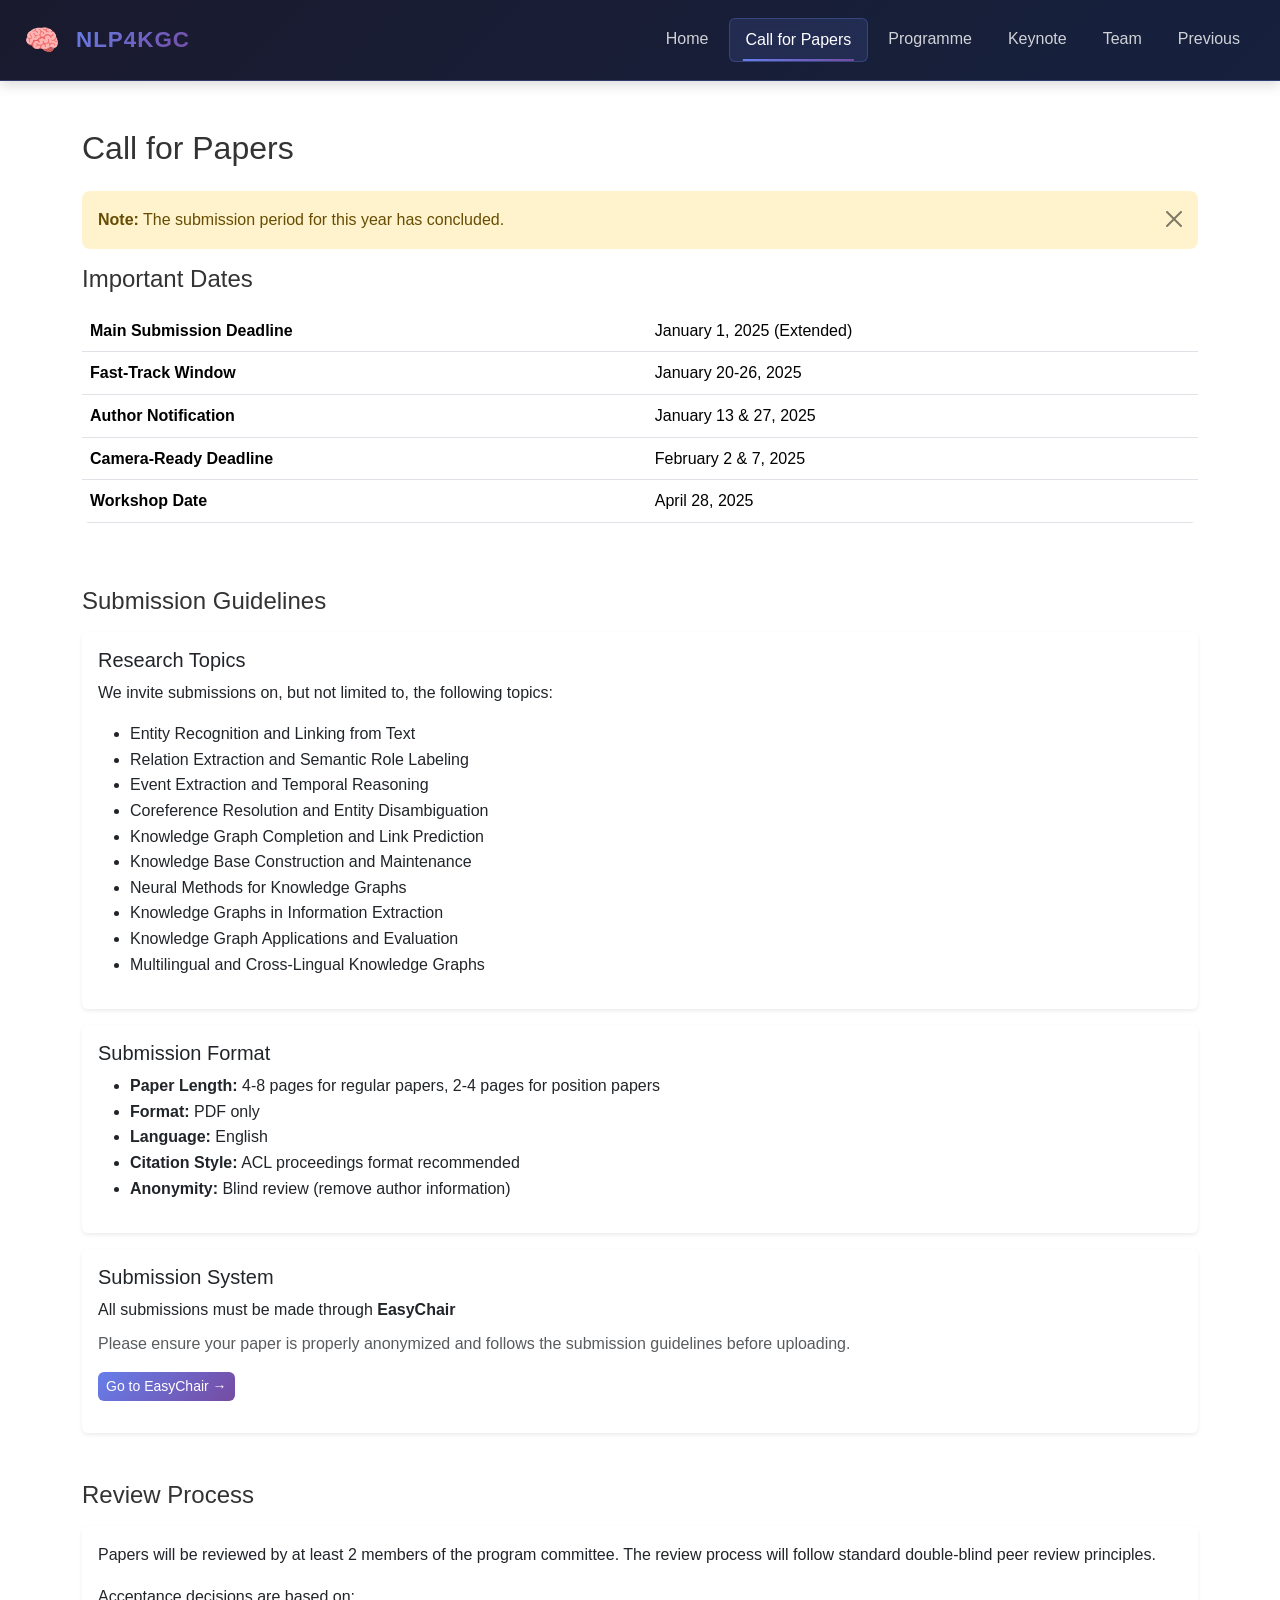
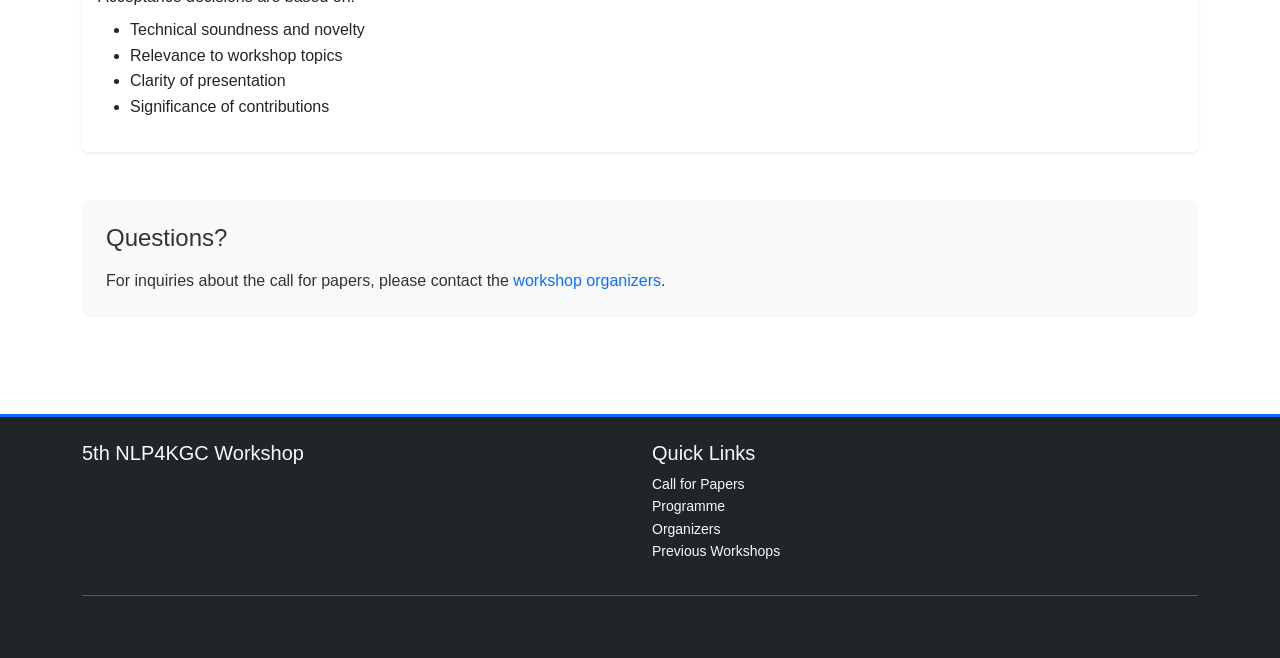
==== pages/cfp.html @ fef93977 "Intitial Structure" ====
<!DOCTYPE html>
<html lang="en">
<head>
    <meta charset="UTF-8">
    <meta name="viewport" content="width=device-width, initial-scale=1.0">
    <meta name="description" content="Call for Papers - 5th NLP4KGC Workshop 2025">
    <title>Call for Papers - 5th NLP4KGC</title>
    <link href="https://cdn.jsdelivr.net/npm/bootstrap@5.3.0/dist/css/bootstrap.min.css" rel="stylesheet">
    <link rel="stylesheet" href="../css/style.css">
</head>
<body>
    <!-- Navigation Bar -->
    <nav class="navbar navbar-expand-lg navbar-dark sticky-top modern-navbar">
        <div class="container-fluid px-lg-4">
            <a class="navbar-brand fw-bold d-flex align-items-center" href="../index.html">
                <span class="brand-icon">🧠</span>
                <span class="ms-2 brand-text">NLP4KGC</span>
            </a>
            <button class="navbar-toggler border-0" type="button" data-bs-toggle="collapse" data-bs-target="#navbarNav"
                aria-controls="navbarNav" aria-expanded="false" aria-label="Toggle navigation">
                <span class="navbar-toggler-icon"></span>
            </button>
            <div class="collapse navbar-collapse" id="navbarNav">
                <ul class="navbar-nav ms-auto gap-1">
                    <li class="nav-item"><a class="nav-link nav-link-modern" href="../index.html">Home</a></li>
                    <li class="nav-item"><a class="nav-link nav-link-modern active" href="cfp.html">Call for Papers</a></li>
                    <li class="nav-item"><a class="nav-link nav-link-modern" href="programme.html">Programme</a></li>
                    <li class="nav-item"><a class="nav-link nav-link-modern" href="keynote.html">Keynote</a></li>
                    <li class="nav-item"><a class="nav-link nav-link-modern" href="team.html">Team</a></li>
                    <li class="nav-item"><a class="nav-link nav-link-modern" href="previous.html">Previous</a></li>
                </ul>
            </div>
        </div>
    </nav>

    <!-- Main Content -->
    <main class="py-5">
        <div class="container">
            <h1 class="h2 mb-4">Call for Papers</h1>
            
            <!-- Submission Period Alert -->
            <div class="alert alert-warning alert-dismissible fade show" role="alert">
                <strong>Note:</strong> The submission period for this year has concluded. 
                <button type="button" class="btn-close" data-bs-dismiss="alert" aria-label="Close"></button>
            </div>

            <!-- Key Dates -->
            <section class="mb-5">
                <h2 class="h4 mb-3">Important Dates</h2>
                <div class="table-responsive">
                    <table class="table table-hover">
                        <tbody>
                            <tr>
                                <td class="fw-bold">Main Submission Deadline</td>
                                <td>January 1, 2025 (Extended)</td>
                            </tr>
                            <tr>
                                <td class="fw-bold">Fast-Track Window</td>
                                <td>January 20-26, 2025</td>
                            </tr>
                            <tr>
                                <td class="fw-bold">Author Notification</td>
                                <td>January 13 & 27, 2025</td>
                            </tr>
                            <tr>
                                <td class="fw-bold">Camera-Ready Deadline</td>
                                <td>February 2 & 7, 2025</td>
                            </tr>
                            <tr>
                                <td class="fw-bold">Workshop Date</td>
                                <td>April 28, 2025</td>
                            </tr>
                        </tbody>
                    </table>
                </div>
            </section>

            <!-- Submission Guidelines -->
            <section class="mb-5">
                <h2 class="h4 mb-3">Submission Guidelines</h2>
                <div class="card border-0 shadow-sm mb-3">
                    <div class="card-body">
                        <h5 class="card-title">Research Topics</h5>
                        <p>We invite submissions on, but not limited to, the following topics:</p>
                        <ul>
                            <li>Entity Recognition and Linking from Text</li>
                            <li>Relation Extraction and Semantic Role Labeling</li>
                            <li>Event Extraction and Temporal Reasoning</li>
                            <li>Coreference Resolution and Entity Disambiguation</li>
                            <li>Knowledge Graph Completion and Link Prediction</li>
                            <li>Knowledge Base Construction and Maintenance</li>
                            <li>Neural Methods for Knowledge Graphs</li>
                            <li>Knowledge Graphs in Information Extraction</li>
                            <li>Knowledge Graph Applications and Evaluation</li>
                            <li>Multilingual and Cross-Lingual Knowledge Graphs</li>
                        </ul>
                    </div>
                </div>

                <div class="card border-0 shadow-sm mb-3">
                    <div class="card-body">
                        <h5 class="card-title">Submission Format</h5>
                        <ul>
                            <li><strong>Paper Length:</strong> 4-8 pages for regular papers, 2-4 pages for position papers</li>
                            <li><strong>Format:</strong> PDF only</li>
                            <li><strong>Language:</strong> English</li>
                            <li><strong>Citation Style:</strong> ACL proceedings format recommended</li>
                            <li><strong>Anonymity:</strong> Blind review (remove author information)</li>
                        </ul>
                    </div>
                </div>

                <div class="card border-0 shadow-sm mb-3">
                    <div class="card-body">
                        <h5 class="card-title">Submission System</h5>
                        <p class="mb-2">All submissions must be made through <strong>EasyChair</strong></p>
                        <p class="text-muted">
                            Please ensure your paper is properly anonymized and follows the submission guidelines before uploading.
                        </p>
                        <p>
                            <a href="https://easychair.org/" target="_blank" class="btn btn-primary btn-sm">
                                Go to EasyChair →
                            </a>
                        </p>
                    </div>
                </div>
            </section>

            <!-- Review Process -->
            <section class="mb-5">
                <h2 class="h4 mb-3">Review Process</h2>
                <div class="card border-0 shadow-sm">
                    <div class="card-body">
                        <p>Papers will be reviewed by at least 2 members of the program committee. The review process will follow standard double-blind peer review principles.</p>
                        <p class="mb-0">Acceptance decisions are based on:
                            <ul class="mt-2">
                                <li>Technical soundness and novelty</li>
                                <li>Relevance to workshop topics</li>
                                <li>Clarity of presentation</li>
                                <li>Significance of contributions</li>
                            </ul>
                        </p>
                    </div>
                </div>
            </section>

            <!-- Contact -->
            <section class="bg-light rounded-3 p-4">
                <h2 class="h4 mb-3">Questions?</h2>
                <p class="mb-0">For inquiries about the call for papers, please contact the <a href="team.html">workshop organizers</a>.</p>
            </section>
        </div>
    </main>

    <!-- Footer -->
    <footer class="bg-dark text-light py-4 mt-5">
        <div class="container">
            <div class="row">
                <div class="col-md-6 mb-4 mb-md-0">
                    <h5>5th NLP4KGC Workshop</h5>
                    <p class="text-muted">Natural Language Processing for Knowledge Graph Construction</p>
                    <p class="text-muted small">April 28, 2025 • ICC Sydney • Room C4.10</p>
                </div>
                <div class="col-md-6">
                    <h5>Quick Links</h5>
                    <ul class="list-unstyled small">
                        <li><a href="cfp.html" class="text-decoration-none text-light">Call for Papers</a></li>
                        <li><a href="programme.html" class="text-decoration-none text-light">Programme</a></li>
                        <li><a href="team.html" class="text-decoration-none text-light">Organizers</a></li>
                        <li><a href="previous.html" class="text-decoration-none text-light">Previous Workshops</a></li>
                    </ul>
                </div>
            </div>
            <hr class="bg-secondary">
            <div class="text-center text-muted small">
                <p class="mb-0">&copy; 2025 5th NLP4KGC Workshop Series. All rights reserved.</p>
            </div>
        </div>
    </footer>

    <script src="https://cdn.jsdelivr.net/npm/bootstrap@5.3.0/dist/js/bootstrap.bundle.min.js"></script>
    <script src="../js/main.js"></script>
</body>
</html>
---- css/style.css ----
/* Custom Styles for NLP4KGC Website */

:root {
    --nlp-primary: #0d6efd;
    --nlp-dark: #212529;
    --nlp-light: #f8f9fa;
    --nlp-gray: #6c757d;
}

/* General Styles */
body {
    font-family: -apple-system, BlinkMacSystemFont, 'Segoe UI', Roboto, 'Helvetica Neue', Arial, sans-serif;
    line-height: 1.6;
    color: #333;
}

a {
    color: var(--nlp-primary);
    text-decoration: none;
}

a:hover {
    text-decoration: underline;
}

/* Hero Section */
.hero-section {
    background: linear-gradient(135deg, rgba(0, 102, 204, 0.5) 0%, rgba(74, 45, 140, 0.5) 100%), url('../images/Building-of-Birmingham-City-University.jpeg') center/cover;
    background-attachment: fixed;
    color: white;
    position: relative;
    overflow: hidden;
    min-height: 600px;
    display: flex;
    align-items: center;
    justify-content: center;
    text-shadow: 2px 2px 8px rgba(0,0,0,0.5);
}

.hero-section::before {
    content: '';
    position: absolute;
    top: 0;
    left: 0;
    right: 0;
    bottom: 0;
    background: url("data:image/svg+xml,%3Csvg width='60' height='60' viewBox='0 0 60 60' xmlns='http://www.w3.org/2000/svg'%3E%3Cg fill='none' fill-rule='evenodd'%3E%3Cg fill='%23ffffff' fill-opacity='0.05'%3E%3Cpath d='M36 34v-4h-2v4h-4v2h4v4h2v-4h4v-2h-4zm0-30V0h-2v4h-4v2h4v4h2V6h4V4h-4zM6 34v-4H4v4H0v2h4v4h2v-4h4v-2H6zM6 4V0H4v4H0v2h4v4h2V6h4V4H6z'/%3E%3C/g%3E%3C/g%3E%3C/svg%3E");
    opacity: 0.1;
}

.hero-section h1 {
    font-weight: 700;
    text-shadow: 3px 3px 6px rgba(0,0,0,0.4);
    position: relative;
    z-index: 1;
}

.hero-section h2 {
    color: rgba(255,255,255,0.95);
    position: relative;
    z-index: 1;
}

.hero-details {
    background: rgba(255,255,255,0.15);
    padding: 20px;
    border-radius: 8px;
    backdrop-filter: blur(10px);
    display: inline-block;
}

/* Navigation */
.modern-navbar {
    background: linear-gradient(135deg, #1a1a2e 0%, #16213e 100%);
    backdrop-filter: blur(10px);
    border-bottom: 1px solid rgba(102, 126, 234, 0.3);
    box-shadow: 0 4px 12px rgba(0, 0, 0, 0.15);
    padding: 0.75rem 0;
}

.navbar-brand {
    font-size: 1.4rem;
    font-weight: 700;
    transition: all 0.3s ease;
    display: flex;
    align-items: center;
    gap: 0.5rem;
}

.brand-icon {
    font-size: 1.8rem;
    display: inline-flex;
    align-items: center;
    animation: float 3s ease-in-out infinite;
}

.brand-text {
    background: linear-gradient(135deg, #667eea 0%, #764ba2 100%);
    -webkit-background-clip: text;
    -webkit-text-fill-color: transparent;
    background-clip: text;
    letter-spacing: 1px;
}

.navbar-brand:hover {
    opacity: 0.9;
    transform: translateY(-2px);
}

@keyframes float {
    0%, 100% { transform: translateY(0px); }
    50% { transform: translateY(-8px); }
}

.nav-link-modern {
    position: relative;
    padding: 0.5rem 1rem !important;
    font-weight: 500;
    color: rgba(255, 255, 255, 0.8) !important;
    transition: all 0.3s ease;
    border-radius: 6px;
}

.nav-link-modern:hover,
.nav-link-modern.active {
    color: white !important;
    background: rgba(102, 126, 234, 0.15) !important;
    backdrop-filter: blur(10px);
    border: 1px solid rgba(102, 126, 234, 0.3);
}

.nav-link-modern::after {
    content: '';
    position: absolute;
    bottom: 0;
    left: 50%;
    width: 0;
    height: 2px;
    background: linear-gradient(135deg, #667eea 0%, #764ba2 100%);
    transition: all 0.3s ease;
    transform: translateX(-50%);
}

.nav-link-modern.active::after,
.nav-link-modern:hover::after {
    width: 80%;
}

/* Timeline Styles */
.timeline {
    position: relative;
    padding-left: 30px;
}

.timeline::before {
    content: '';
    position: absolute;
    left: 0;
    top: 0;
    bottom: 0;
    width: 2px;
    background: linear-gradient(to bottom, var(--nlp-primary), var(--nlp-light));
}

.timeline-item {
    margin-bottom: 40px;
    position: relative;
}

.timeline-marker {
    position: absolute;
    left: -42px;
    top: 5px;
    width: 24px;
    height: 24px;
    border-radius: 50%;
    border: 3px solid white;
    box-shadow: 0 0 0 3px var(--nlp-primary);
    z-index: 1;
}

.timeline-item.timeline-item {
    padding-left: 30px;
}

.timeline-content {
    background: white;
    padding: 20px;
    border-radius: 8px;
    box-shadow: 0 2px 8px rgba(0,0,0,0.1);
    transition: transform 0.3s ease, box-shadow 0.3s ease;
}

.timeline-content:hover {
    transform: translateY(-2px);
    box-shadow: 0 4px 12px rgba(0,0,0,0.15);
}

/* Card Styles */
.card {
    transition: transform 0.3s ease, box-shadow 0.3s ease;
}

.card:hover {
    transform: translateY(-4px);
    box-shadow: 0 8px 16px rgba(0,0,0,0.15) !important;
}

/* Button Styles */
.btn {
    border-radius: 6px;
    font-weight: 500;
    transition: all 0.3s ease;
}

.btn-primary {
    background: linear-gradient(135deg, #667eea 0%, #764ba2 100%);
    border: none;
}

.btn-primary:hover {
    transform: translateY(-2px);
    box-shadow: 0 4px 12px rgba(102, 126, 234, 0.4);
    background: linear-gradient(135deg, #5568d3 0%, #6a3a8f 100%);
}

/* Section Styling */
section {
    scroll-margin-top: 80px;
}

/* Avatar Placeholder */
.avatar-placeholder {
    background: linear-gradient(135deg, #667eea 0%, #764ba2 100%);
    display: inline-block;
}

/* List Group */
.list-group-item {
    border: none;
    border-bottom: 1px solid #e9ecef;
    background-color: transparent;
    padding: 12px 0;
}

.list-group-item:last-child {
    border-bottom: none;
}

/* Footer */
footer {
    background-color: var(--nlp-dark) !important;
    border-top: 3px solid var(--nlp-primary);
}

footer a {
    transition: color 0.3s ease;
}

footer a:hover {
    color: var(--nlp-primary) !important;
}

/* Responsive */
@media (max-width: 768px) {
    .hero-section {
        padding: 2rem 0;
    }

    .hero-section h1 {
        font-size: 2rem;
    }

    .hero-section h2 {
        font-size: 1.3rem;
    }

    .timeline::before {
        left: -20px;
    }

    .timeline-marker {
        left: -32px;
    }

    .timeline {
        padding-left: 20px;
    }

    .container {
        padding: 0 15px;
    }
}

/* Utility Classes */
.bg-gradient {
    background: linear-gradient(135deg, #667eea 0%, #764ba2 100%);
}

.shadow-sm {
    box-shadow: 0 0.125rem 0.25rem rgba(0, 0, 0, 0.075) !important;
}

.text-light-muted {
    color: rgba(255, 255, 255, 0.7);
}

/* Animations */
@keyframes fadeInUp {
    from {
        opacity: 0;
        transform: translateY(20px);
    }
    to {
        opacity: 1;
        transform: translateY(0);
    }
}

.animate-fade-in-up {
    animation: fadeInUp 0.6s ease-out;
}

/* Modern Event Cards */
.event-card {
    background: rgba(255, 255, 255, 0.12);
    backdrop-filter: blur(10px);
    border: 1px solid rgba(255, 255, 255, 0.2);
    border-radius: 12px;
    padding: 1.5rem;
    text-align: center;
    color: white;
    transition: all 0.3s ease;
    height: 100%;
    display: flex;
    flex-direction: column;
    justify-content: center;
}

.event-card:hover {
    background: rgba(255, 255, 255, 0.18);
    border-color: rgba(255, 255, 255, 0.4);
    transform: translateY(-4px);
}

.event-icon {
    font-size: 2.5rem;
    margin-bottom: 0.5rem;
    display: inline-block;
}

.event-card h5 {
    font-size: 1rem;
    letter-spacing: 0.5px;
    margin-bottom: 0.5rem;
}

.event-card p {
    margin-bottom: 0.25rem;
    font-size: 0.95rem;
}

/* Info Cards */
.info-card {
    background: white;
    border: 1px solid #e9ecef;
    border-radius: 12px;
    padding: 1.5rem;
    text-align: center;
    transition: all 0.3s ease;
    height: 100%;
}

.info-card:hover {
    border-color: #667eea;
    transform: translateY(-4px);
    box-shadow: 0 8px 16px rgba(102, 126, 234, 0.15);
}

.info-icon {
    font-size: 2rem;
    margin-bottom: 0.5rem;
    display: inline-block;
}

.info-card h5 {
    font-size: 0.95rem;
    color: #212529;
}

.info-card p {
    margin-bottom: 0;
    font-size: 0.85rem;
}

/* Timeline Cards */
.timeline-card {
    background: white;
    border-radius: 12px;
    padding: 1.5rem;
    border-left: 4px solid var(--nlp-primary);
    transition: all 0.3s ease;
    position: relative;
}

.timeline-card:hover {
    transform: translateY(-4px);
    box-shadow: 0 8px 16px rgba(0, 0, 0, 0.12);
}

.timeline-badge {
    position: absolute;
    top: -12px;
    left: 16px;
    width: 40px;
    height: 40px;
    border-radius: 50%;
    display: flex;
    align-items: center;
    justify-content: center;
    color: white;
    font-size: 1.2rem;
}

.timeline-card h5 {
    margin-top: 0.5rem;
    color: #212529;
}

.timeline-card .h4 {
    color: inherit;
}

/* CTA Buttons */
.cta-button {
    border-radius: 8px;
    padding: 0.75rem 1.75rem;
    font-weight: 600;
    transition: all 0.3s ease;
    box-shadow: 0 4px 12px rgba(0, 0, 0, 0.15);
}

.cta-button:hover {
    transform: translateY(-2px);
    box-shadow: 0 6px 16px rgba(0, 0, 0, 0.2);
}

/* Feature Card */
.feature-card {
    overflow: hidden;
    transition: all 0.3s ease;
}

.feature-card:hover {
    box-shadow: 0 12px 24px rgba(0, 0, 0, 0.15) !important;
}

.text-white-70 {
    color: rgba(255, 255, 255, 0.7);
}

/* Hover Links */
.hover-link {
    transition: color 0.3s ease;
}

.hover-link:hover {
    color: var(--nlp-primary) !important;
}

/* Display Classes */
.display-5 {
    font-size: 2.5rem;
    font-weight: 600;
    letter-spacing: -0.5px;
}

/* Better Badges */
.badge:not(.bg-light):not(.bg-dark) {
    background: linear-gradient(135deg, #667eea 0%, #764ba2 100%) !important;
}



/* Alert Customization */
.alert {
    border: none;
    border-radius: 8px;
}

.alert-warning {
    background-color: #fff3cd;
    color: #664d03;
}

.alert-info {
    background-color: #cfe2ff;
    color: #084298;
}

/* Badge Customization */
.badge {
    padding: 6px 12px;
    border-radius: 6px;
    font-weight: 500;
}

/* Table Styling */
.table {
    background-color: white;
    border-radius: 8px;
    overflow: hidden;
}

.table thead {
    background-color: var(--nlp-light);
    border-bottom: 2px solid var(--nlp-primary);
}

.table-hover tbody tr:hover {
    background-color: var(--nlp-light);
    color: inherit;
}

/* Code Block Styling */
code {
    background-color: var(--nlp-light);
    padding: 2px 6px;
    border-radius: 4px;
    color: #d63384;
    font-size: 0.9em;
}

pre {
    background-color: var(--nlp-dark);
    color: white;
    padding: 15px;
    border-radius: 8px;
    overflow-x: auto;
}

pre code {
    background-color: transparent;
    color: white;
    padding: 0;
}

/* Print Styles */
@media print {
    .navbar,
    footer {
        display: none;
    }

    body {
        background-color: white;
    }

    .container {
        max-width: 100%;
    }
}
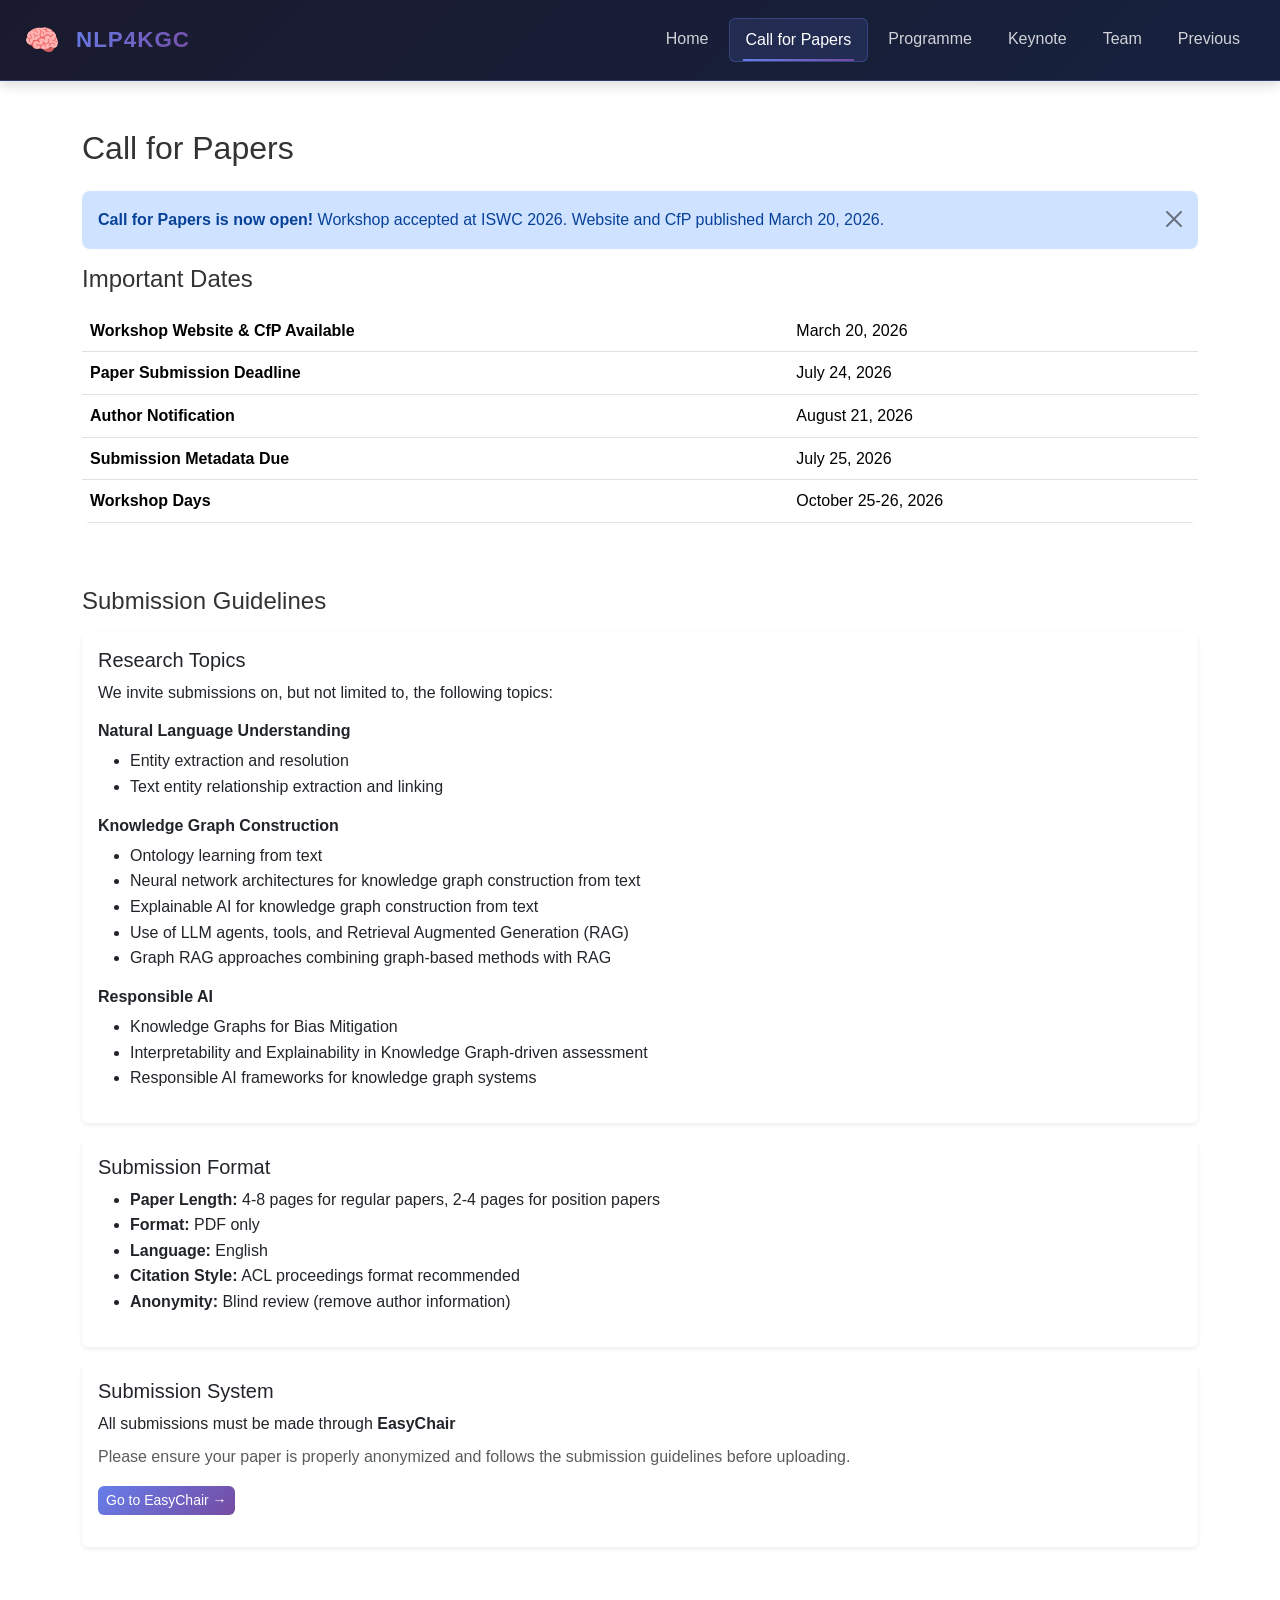
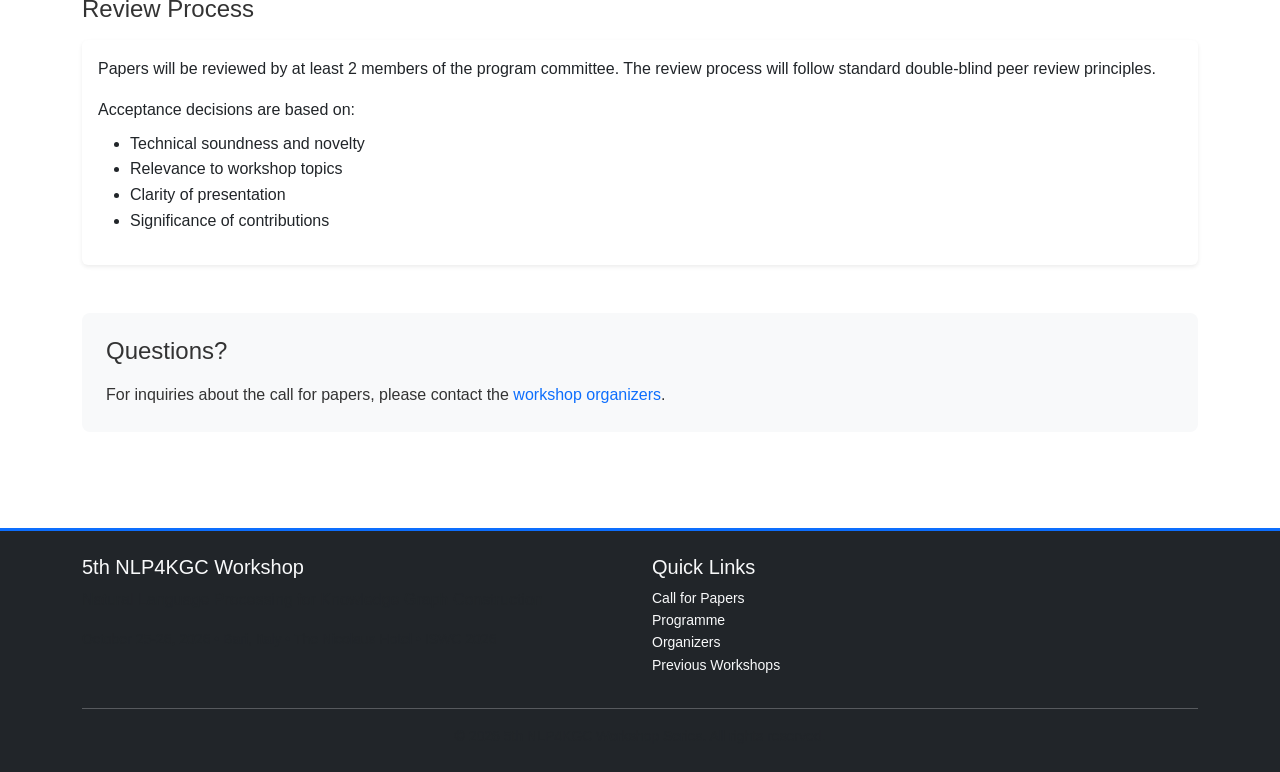
==== commit 8a1e52d2: "Update website for 5th NLP4KGC at ISWC 2026 in Bari, Italy - Update event dates to October 25-26, 20" ====
--- a/pages/cfp.html
+++ b/pages/cfp.html
@@ -3,7 +3,7 @@
 <head>
     <meta charset="UTF-8">
     <meta name="viewport" content="width=device-width, initial-scale=1.0">
-    <meta name="description" content="Call for Papers - 5th NLP4KGC Workshop 2025">
+    <meta name="description" content="Call for Papers - 5th NLP4KGC Workshop 2026 (ISWC)">
     <title>Call for Papers - 5th NLP4KGC</title>
     <link href="https://cdn.jsdelivr.net/npm/bootstrap@5.3.0/dist/css/bootstrap.min.css" rel="stylesheet">
     <link rel="stylesheet" href="../css/style.css">
@@ -39,8 +39,8 @@
             <h1 class="h2 mb-4">Call for Papers</h1>
             
             <!-- Submission Period Alert -->
-            <div class="alert alert-warning alert-dismissible fade show" role="alert">
-                <strong>Note:</strong> The submission period for this year has concluded. 
+            <div class="alert alert-info alert-dismissible fade show" role="alert">
+                <strong>Call for Papers is now open!</strong> Workshop accepted at ISWC 2026. Website and CfP published March 20, 2026. 
                 <button type="button" class="btn-close" data-bs-dismiss="alert" aria-label="Close"></button>
             </div>
 
@@ -51,24 +51,24 @@
                     <table class="table table-hover">
                         <tbody>
                             <tr>
-                                <td class="fw-bold">Main Submission Deadline</td>
-                                <td>January 1, 2025 (Extended)</td>
+                                <td class="fw-bold">Workshop Website & CfP Available</td>
+                                <td>March 20, 2026</td>
                             </tr>
                             <tr>
-                                <td class="fw-bold">Fast-Track Window</td>
-                                <td>January 20-26, 2025</td>
+                                <td class="fw-bold">Paper Submission Deadline</td>
+                                <td>July 24, 2026</td>
                             </tr>
                             <tr>
                                 <td class="fw-bold">Author Notification</td>
-                                <td>January 13 & 27, 2025</td>
+                                <td>August 21, 2026</td>
                             </tr>
                             <tr>
-                                <td class="fw-bold">Camera-Ready Deadline</td>
-                                <td>February 2 & 7, 2025</td>
+                                <td class="fw-bold">Submission Metadata Due</td>
+                                <td>July 25, 2026</td>
                             </tr>
                             <tr>
-                                <td class="fw-bold">Workshop Date</td>
-                                <td>April 28, 2025</td>
+                                <td class="fw-bold">Workshop Days</td>
+                                <td>October 25-26, 2026</td>
                             </tr>
                         </tbody>
                     </table>
@@ -82,17 +82,27 @@
                     <div class="card-body">
                         <h5 class="card-title">Research Topics</h5>
                         <p>We invite submissions on, but not limited to, the following topics:</p>
+                        
+                        <h6 class="mt-3 mb-2"><strong>Natural Language Understanding</strong></h6>
                         <ul>
-                            <li>Entity Recognition and Linking from Text</li>
-                            <li>Relation Extraction and Semantic Role Labeling</li>
-                            <li>Event Extraction and Temporal Reasoning</li>
-                            <li>Coreference Resolution and Entity Disambiguation</li>
-                            <li>Knowledge Graph Completion and Link Prediction</li>
-                            <li>Knowledge Base Construction and Maintenance</li>
-                            <li>Neural Methods for Knowledge Graphs</li>
-                            <li>Knowledge Graphs in Information Extraction</li>
-                            <li>Knowledge Graph Applications and Evaluation</li>
-                            <li>Multilingual and Cross-Lingual Knowledge Graphs</li>
+                            <li>Entity extraction and resolution</li>
+                            <li>Text entity relationship extraction and linking</li>
+                        </ul>
+                        
+                        <h6 class="mt-3 mb-2"><strong>Knowledge Graph Construction</strong></h6>
+                        <ul>
+                            <li>Ontology learning from text</li>
+                            <li>Neural network architectures for knowledge graph construction from text</li>
+                            <li>Explainable AI for knowledge graph construction from text</li>
+                            <li>Use of LLM agents, tools, and Retrieval Augmented Generation (RAG)</li>
+                            <li>Graph RAG approaches combining graph-based methods with RAG</li>
+                        </ul>
+                        
+                        <h6 class="mt-3 mb-2"><strong>Responsible AI</strong></h6>
+                        <ul>
+                            <li>Knowledge Graphs for Bias Mitigation</li>
+                            <li>Interpretability and Explainability in Knowledge Graph-driven assessment</li>
+                            <li>Responsible AI frameworks for knowledge graph systems</li>
                         </ul>
                     </div>
                 </div>
@@ -159,7 +169,7 @@
                 <div class="col-md-6 mb-4 mb-md-0">
                     <h5>5th NLP4KGC Workshop</h5>
                     <p class="text-muted">Natural Language Processing for Knowledge Graph Construction</p>
-                    <p class="text-muted small">April 28, 2025 • ICC Sydney • Room C4.10</p>
+                    <p class="text-muted small">October 25-26, 2026 • Bari, Italy • The Nicolaus Hotel • ISWC 2026</p>
                 </div>
                 <div class="col-md-6">
                     <h5>Quick Links</h5>
@@ -173,7 +183,7 @@
             </div>
             <hr class="bg-secondary">
             <div class="text-center text-muted small">
-                <p class="mb-0">&copy; 2025 5th NLP4KGC Workshop Series. All rights reserved.</p>
+                <p class="mb-0">&copy; 2026 5th NLP4KGC Workshop Series. All rights reserved.</p>
             </div>
         </div>
     </footer>
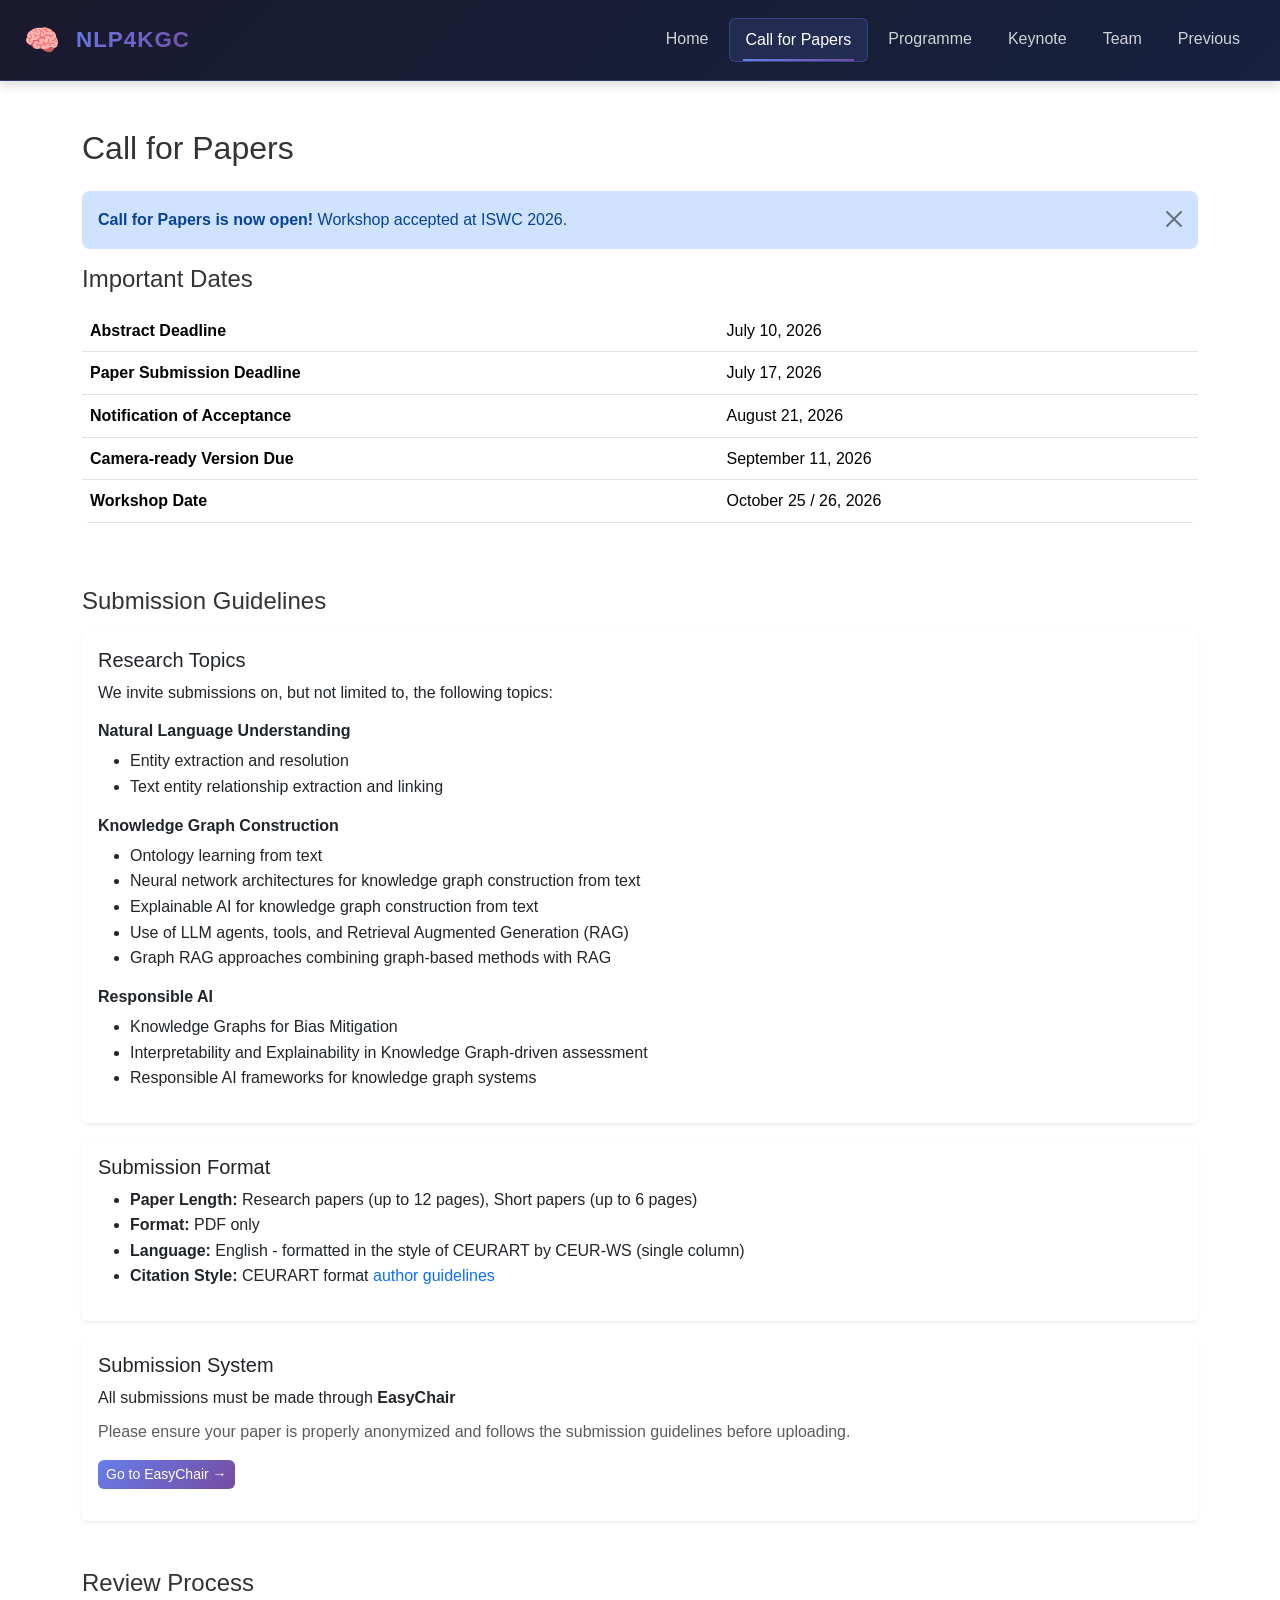
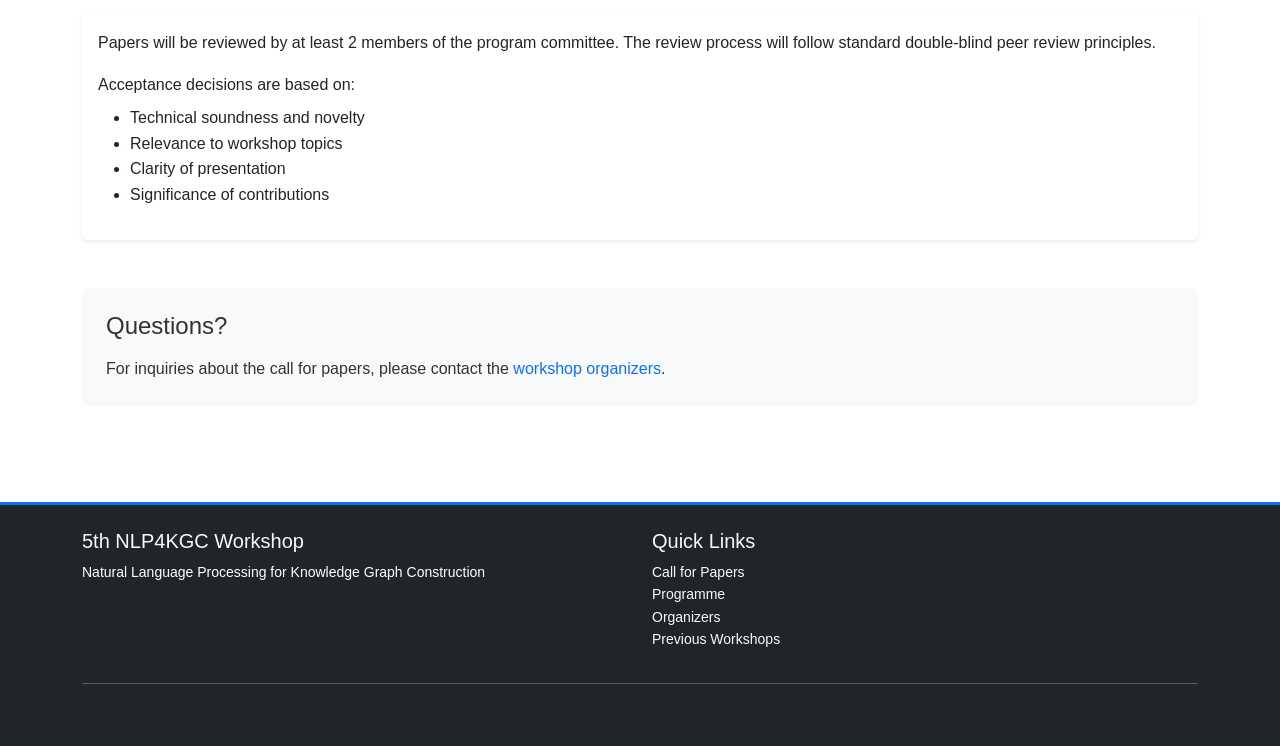
==== commit 8db25eca: "Updates for the conference" ====
--- a/pages/cfp.html
+++ b/pages/cfp.html
@@ -40,7 +40,7 @@
             
             <!-- Submission Period Alert -->
             <div class="alert alert-info alert-dismissible fade show" role="alert">
-                <strong>Call for Papers is now open!</strong> Workshop accepted at ISWC 2026. Website and CfP published March 20, 2026. 
+                <strong>Call for Papers is now open!</strong> Workshop accepted at ISWC 2026. 
                 <button type="button" class="btn-close" data-bs-dismiss="alert" aria-label="Close"></button>
             </div>
 
@@ -51,24 +51,24 @@
                     <table class="table table-hover">
                         <tbody>
                             <tr>
-                                <td class="fw-bold">Workshop Website & CfP Available</td>
-                                <td>March 20, 2026</td>
+                                <td class="fw-bold">Abstract Deadline</td>
+                                <td>July 10, 2026</td>
                             </tr>
                             <tr>
                                 <td class="fw-bold">Paper Submission Deadline</td>
-                                <td>July 24, 2026</td>
+                                <td>July 17, 2026</td>
                             </tr>
                             <tr>
-                                <td class="fw-bold">Author Notification</td>
+                                <td class="fw-bold">Notification of Acceptance</td>
                                 <td>August 21, 2026</td>
                             </tr>
                             <tr>
-                                <td class="fw-bold">Submission Metadata Due</td>
-                                <td>July 25, 2026</td>
+                                <td class="fw-bold">Camera-ready Version Due</td>
+                                <td>September 11, 2026</td>
                             </tr>
                             <tr>
-                                <td class="fw-bold">Workshop Days</td>
-                                <td>October 25-26, 2026</td>
+                                <td class="fw-bold">Workshop Date</td>
+                                <td>October 25 / 26, 2026</td>
                             </tr>
                         </tbody>
                     </table>
@@ -111,11 +111,10 @@
                     <div class="card-body">
                         <h5 class="card-title">Submission Format</h5>
                         <ul>
-                            <li><strong>Paper Length:</strong> 4-8 pages for regular papers, 2-4 pages for position papers</li>
+                            <li><strong>Paper Length:</strong> Research papers (up to 12 pages), Short papers (up to 6 pages)</li>
                             <li><strong>Format:</strong> PDF only</li>
-                            <li><strong>Language:</strong> English</li>
-                            <li><strong>Citation Style:</strong> ACL proceedings format recommended</li>
-                            <li><strong>Anonymity:</strong> Blind review (remove author information)</li>
+                            <li><strong>Language:</strong> English - formatted in the style of CEURART by CEUR-WS (single column)</li>
+                            <li><strong>Citation Style:</strong> CEURART format <a href="https://ceurws.wordpress.com/2020/03/31/ceurws-publishes-ceurart-paper-style/" target="_blank" class="text-decoration-none">author guidelines</a></li>
                         </ul>
                     </div>
                 </div>
@@ -168,7 +167,7 @@
             <div class="row">
                 <div class="col-md-6 mb-4 mb-md-0">
                     <h5>5th NLP4KGC Workshop</h5>
-                    <p class="text-muted">Natural Language Processing for Knowledge Graph Construction</p>
+                    <p class="text-white small">Natural Language Processing for Knowledge Graph Construction</p>
                     <p class="text-muted small">October 25-26, 2026 • Bari, Italy • The Nicolaus Hotel • ISWC 2026</p>
                 </div>
                 <div class="col-md-6">
--- a/css/style.css
+++ b/css/style.css
@@ -25,7 +25,7 @@
 
 /* Hero Section */
 .hero-section {
-    background: linear-gradient(135deg, rgba(0, 102, 204, 0.5) 0%, rgba(74, 45, 140, 0.5) 100%), url('../images/Building-of-Birmingham-City-University.jpeg') center/cover;
+    background: linear-gradient(135deg, rgba(0, 102, 204, 0.5) 0%, rgba(74, 45, 140, 0.5) 100%), url('../images/nlp-header.gif') center/cover;
     background-attachment: fixed;
     color: white;
     position: relative;
